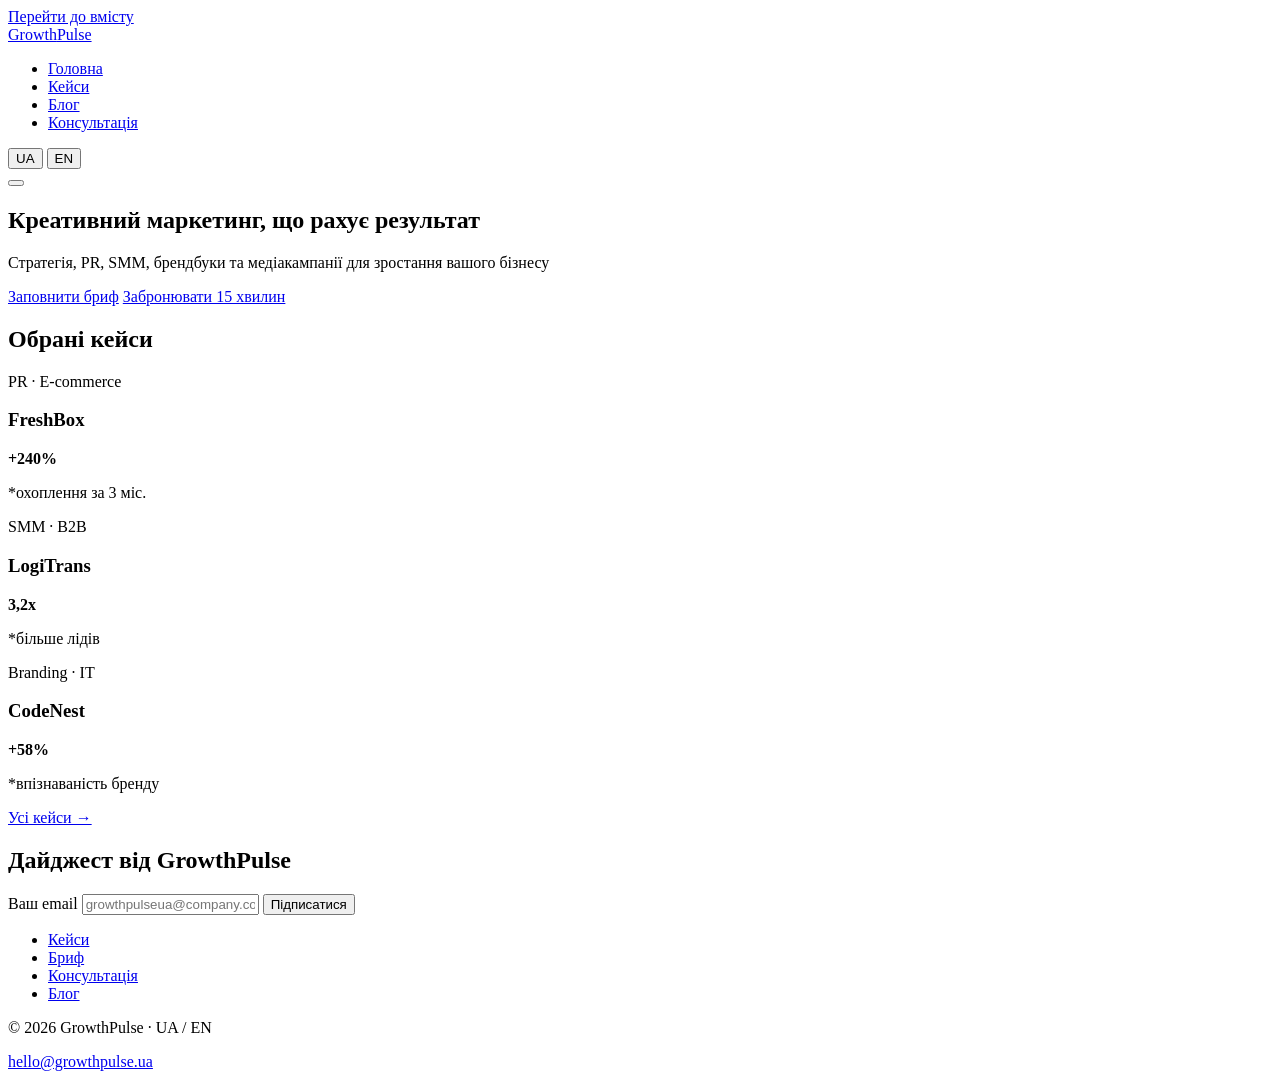
==== index.html @ c9058cbb "Add HTML pages and README" ====
<!DOCTYPE html>
<html lang="uk">
<head>
  <meta charset="utf-8">
  <meta name="viewport" content="width=device-width, initial-scale=1">
  <title>GrowthPulse — маркетингова агенція</title>
  <meta name="description" content="GrowthPulse — креативний маркетинг, що рахує результат: стратегія, PR, SMM, брендбуки та медіакампанії.">
  <link rel="preconnect" href="https://fonts.googleapis.com">
  <link rel="preconnect" href="https://fonts.gstatic.com" crossorigin>
  <link rel="stylesheet" href="https://fonts.googleapis.com/css2?family=Inter:ital,wght@0,400;0,500;0,600;0,700;0,900;1,400&amp;display=swap">
  <link rel="stylesheet" href="css/main.css">
  <script src="js/main.js" defer></script>
</head>
<body>
  <a class="skip-link" href="#main" data-en="Skip to content">Перейти до вмісту</a>

  <header class="site-header">
    <div class="container site-header__inner">
      <a class="logo" href="index.html" aria-label="GrowthPulse — на головну">Growth<span>Pulse</span></a>

      <nav class="site-nav" id="site-nav" aria-label="Головне меню">
        <ul class="site-nav__list">
          <li><a class="btn btn--primary btn--block" href="index.html" aria-current="page" data-en="Home">Головна</a></li>
          <li><a class="btn btn--primary btn--block" href="cases.html" data-en="Cases">Кейси</a></li>
          <li><a class="btn btn--primary btn--block" href="blog.html" data-en="Blog">Блог</a></li>
          <li><a class="btn btn--primary btn--block" href="consultation.html" data-en="Consultation">Консультація</a></li>
        </ul>
      </nav>

      <div class="site-header__actions">
        <div class="lang-switch" role="group" aria-label="Мова сайту">
          <button class="lang-switch__btn" type="button" data-lang="uk" aria-pressed="true">UA</button>
          <button class="lang-switch__btn" type="button" data-lang="en" aria-pressed="false">EN</button>
        </div>
        <button class="nav-toggle" type="button" aria-controls="site-nav" aria-expanded="false" aria-label="Відкрити меню">
          <span class="nav-toggle__bar"></span>
          <span class="nav-toggle__bar"></span>
          <span class="nav-toggle__bar"></span>
        </button>
      </div>
    </div>
  </header>

  <main id="main">
    <section class="hero" aria-labelledby="hero-title">
      <div class="container">
        <h1 class="hero__title" id="hero-title" data-en="Creative marketing that counts results">Креативний маркетинг, що рахує результат</h1>
        <p class="hero__lead" data-en="Strategy, PR, SMM, brand books and media campaigns to grow your business">Стратегія, PR, SMM, брендбуки та медіакампанії для зростання вашого бізнесу</p>
        <div class="btn-group">
          <a class="btn btn--primary btn--lg" href="brief.html" data-en="Fill in the brief">Заповнити бриф</a>
          <a class="btn btn--secondary btn--lg" href="consultation.html" data-en="Book 15 minutes">Забронювати 15 хвилин</a>
        </div>
      </div>
    </section>

    <section class="section section--tight-top" aria-labelledby="featured-title">
      <div class="container">
        <h2 class="section__title" id="featured-title" data-en="Featured cases">Обрані кейси</h2>
        <div class="grid-cards">
        <article class="card" data-category="pr">
          <div class="card__cover" aria-hidden="true"></div>
          <p class="card__meta">PR · E-commerce</p>
          <h3 class="card__title">FreshBox</h3>
          <p class="case-result">
            <strong class="case-result__value">+240%</strong>
          </p>
          <p class="case-result__label" data-en="*reach in 3 months">*охоплення за 3 міс.</p>
        </article>

        <article class="card" data-category="smm">
          <div class="card__cover" aria-hidden="true"></div>
          <p class="card__meta">SMM · B2B</p>
          <h3 class="card__title">LogiTrans</h3>
          <p class="case-result">
            <strong class="case-result__value">3,2x</strong>
          </p>
          <p class="case-result__label" data-en="*more leads">*більше лідів</p>
        </article>

        <article class="card" data-category="branding">
          <div class="card__cover" aria-hidden="true"></div>
          <p class="card__meta">Branding · IT</p>
          <h3 class="card__title">CodeNest</h3>
          <p class="case-result">
            <strong class="case-result__value">+58%</strong>
          </p>
          <p class="case-result__label" data-en="*brand awareness">*впізнаваність бренду</p>
        </article>
        </div>
        <a class="link-arrow" href="cases.html" data-en="All cases →">Усі кейси →</a>
      </div>
    </section>
  </main>

  <footer class="site-footer">
    <div class="container">
      <div class="site-footer__inner">
        <section aria-labelledby="digest-title">
          <h2 class="site-footer__title" id="digest-title" data-en="GrowthPulse digest">Дайджест від GrowthPulse</h2>
          <form class="subscribe-form" novalidate data-form="subscribe">
            <div class="subscribe">
              <label class="visually-hidden" for="subscribe-email">Ваш email</label>
              <input class="subscribe__input" id="subscribe-email" name="email" type="email" placeholder="growthpulseua@company.com" autocomplete="email" required>
              <button class="btn btn--primary" type="submit" data-en="Subscribe">Підписатися</button>
            </div>
            <p class="form-status" role="status" aria-live="polite"></p>
          </form>
        </section>

        <nav aria-label="Навігація у футері">
          <ul class="footer-links">
            <li><a href="cases.html" data-en="Cases">Кейси</a></li>
            <li><a href="brief.html" data-en="Brief">Бриф</a></li>
            <li><a href="consultation.html" data-en="Consultation">Консультація</a></li>
            <li><a href="blog.html" data-en="Blog">Блог</a></li>
          </ul>
        </nav>
      </div>

      <div class="site-footer__bottom">
        <p>© 2026 GrowthPulse · UA / EN</p>
        <p><a href="mailto:hello@growthpulse.ua">hello@growthpulse.ua</a></p>
      </div>
    </div>
  </footer>
</body>
</html>
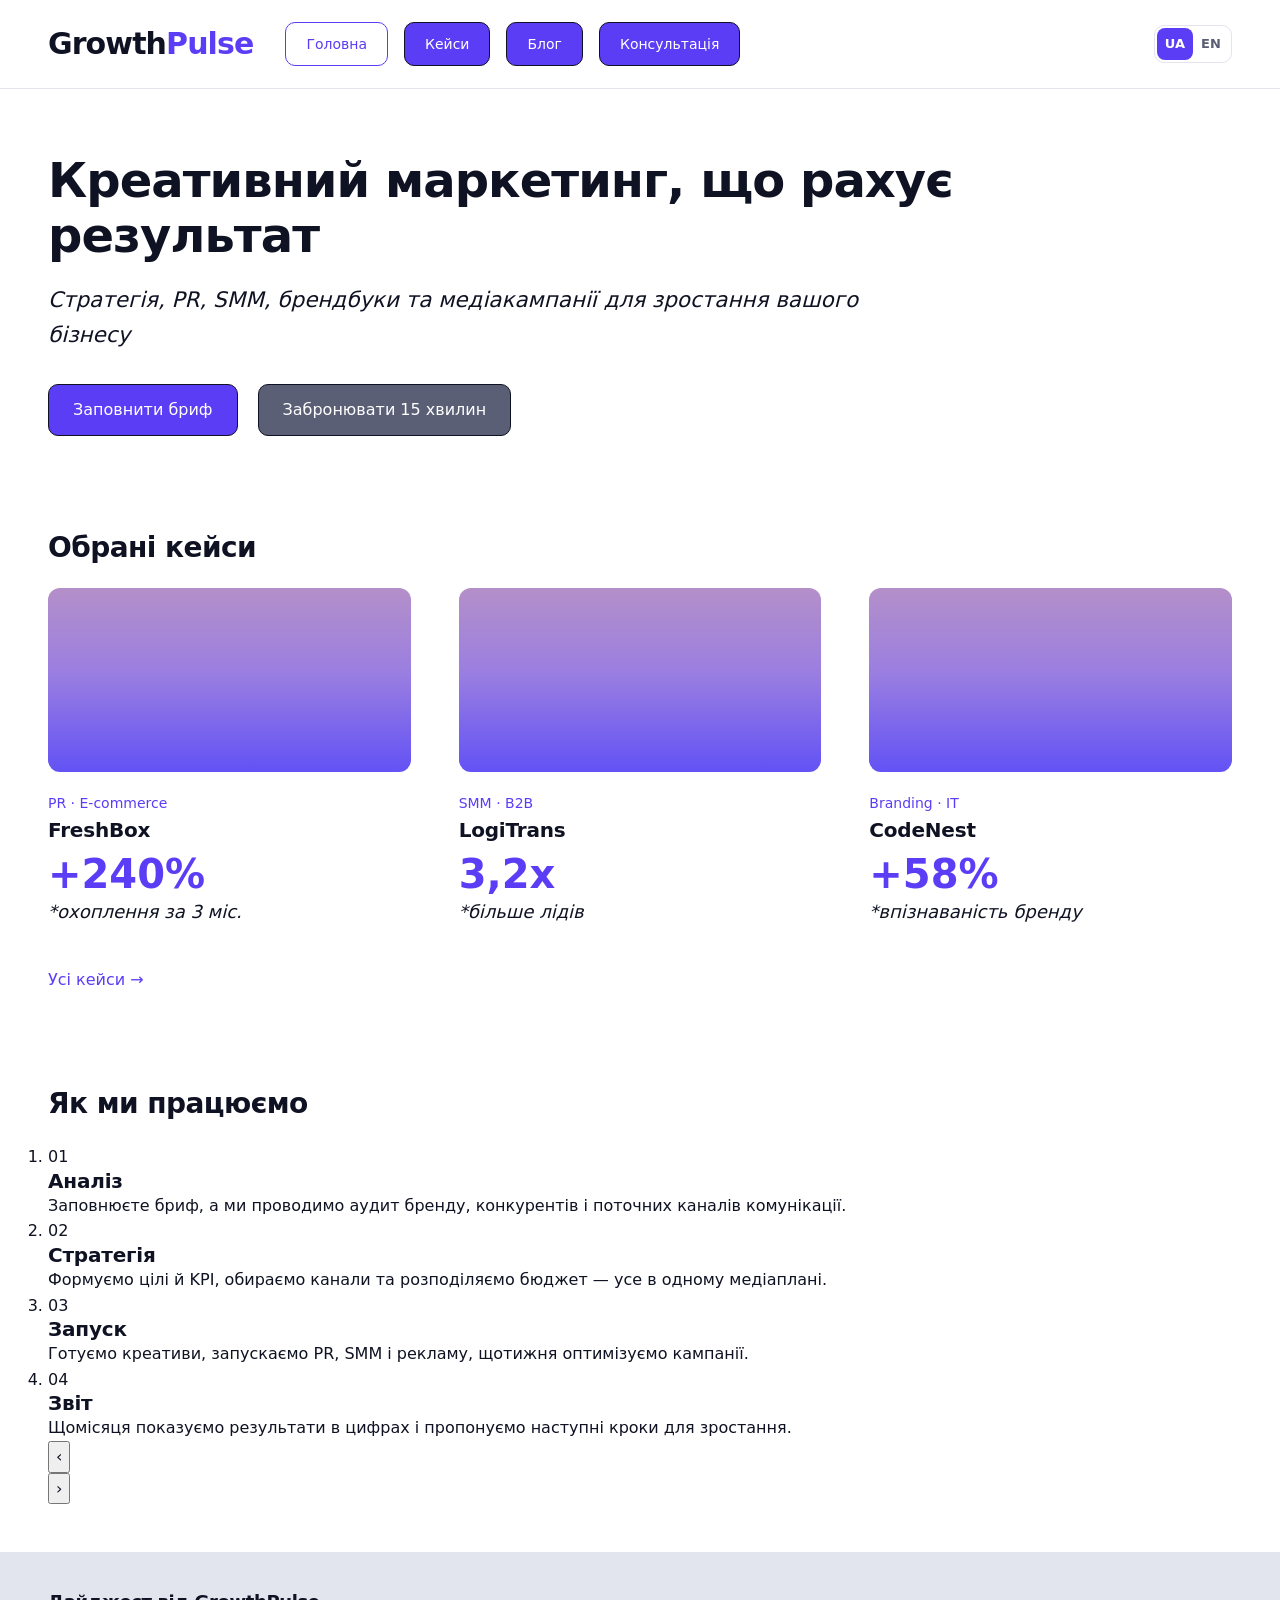
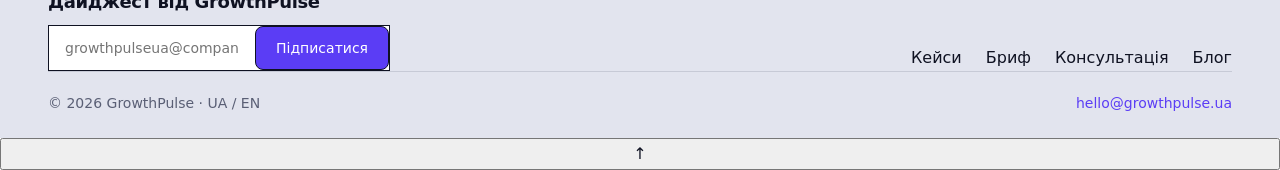
==== commit 74ca59fa: "PR4: update pages for JS components" ====
--- a/index.html
+++ b/index.html
@@ -1,5 +1,5 @@
 <!DOCTYPE html>
-<html lang="uk">
+<html lang="uk" class="no-js">
 <head>
   <meta charset="utf-8">
   <meta name="viewport" content="width=device-width, initial-scale=1">
@@ -9,9 +9,25 @@
   <link rel="preconnect" href="https://fonts.gstatic.com" crossorigin>
   <link rel="stylesheet" href="https://fonts.googleapis.com/css2?family=Inter:ital,wght@0,400;0,500;0,600;0,700;0,900;1,400&amp;display=swap">
   <link rel="stylesheet" href="css/main.css">
+  <!-- JavaScript: спершу ядро й дані, потім компоненти, сценарії сторінок і точка входу main.js -->
+  <script src="js/core/utils.js" defer></script>
+  <script src="js/core/validation.js" defer></script>
+  <script src="js/data/content.js" defer></script>
+  <script src="js/components/toast.js" defer></script>
+  <script src="js/components/modal.js" defer></script>
+  <script src="js/components/accordion.js" defer></script>
+  <script src="js/components/slider.js" defer></script>
+  <script src="js/components/tabs.js" defer></script>
+  <script src="js/features/navigation.js" defer></script>
+  <script src="js/features/language.js" defer></script>
+  <script src="js/features/cases.js" defer></script>
+  <script src="js/features/blog.js" defer></script>
+  <script src="js/features/brief.js" defer></script>
+  <script src="js/features/booking.js" defer></script>
+  <script src="js/features/subscribe.js" defer></script>
   <script src="js/main.js" defer></script>
 </head>
-<body>
+<body data-page="home">
   <a class="skip-link" href="#main" data-en="Skip to content">Перейти до вмісту</a>
 
   <header class="site-header">
@@ -41,7 +57,7 @@
     </div>
   </header>
 
-  <main id="main">
+  <main id="main" tabindex="-1">
     <section class="hero" aria-labelledby="hero-title">
       <div class="container">
         <h1 class="hero__title" id="hero-title" data-en="Creative marketing that counts results">Креативний маркетинг, що рахує результат</h1>
@@ -57,37 +73,67 @@
       <div class="container">
         <h2 class="section__title" id="featured-title" data-en="Featured cases">Обрані кейси</h2>
         <div class="grid-cards">
-        <article class="card" data-category="pr">
-          <div class="card__cover" aria-hidden="true"></div>
-          <p class="card__meta">PR · E-commerce</p>
-          <h3 class="card__title">FreshBox</h3>
-          <p class="case-result">
-            <strong class="case-result__value">+240%</strong>
-          </p>
-          <p class="case-result__label" data-en="*reach in 3 months">*охоплення за 3 міс.</p>
-        </article>
-
-        <article class="card" data-category="smm">
-          <div class="card__cover" aria-hidden="true"></div>
-          <p class="card__meta">SMM · B2B</p>
-          <h3 class="card__title">LogiTrans</h3>
-          <p class="case-result">
-            <strong class="case-result__value">3,2x</strong>
-          </p>
-          <p class="case-result__label" data-en="*more leads">*більше лідів</p>
-        </article>
-
-        <article class="card" data-category="branding">
-          <div class="card__cover" aria-hidden="true"></div>
-          <p class="card__meta">Branding · IT</p>
-          <h3 class="card__title">CodeNest</h3>
-          <p class="case-result">
-            <strong class="case-result__value">+58%</strong>
-          </p>
-          <p class="case-result__label" data-en="*brand awareness">*впізнаваність бренду</p>
-        </article>
+          <article class="card" data-category="pr">
+            <div class="card__cover" aria-hidden="true"></div>
+            <p class="card__meta">PR · E-commerce</p>
+            <h3 class="card__title"><a href="cases.html#freshbox">FreshBox</a></h3>
+            <p class="case-result"><strong class="case-result__value">+240%</strong></p>
+            <p class="case-result__label" data-en="*reach in 3 months">*охоплення за 3 міс.</p>
+          </article>
+          <article class="card" data-category="smm">
+            <div class="card__cover" aria-hidden="true"></div>
+            <p class="card__meta">SMM · B2B</p>
+            <h3 class="card__title"><a href="cases.html#logitrans">LogiTrans</a></h3>
+            <p class="case-result"><strong class="case-result__value">3,2x</strong></p>
+            <p class="case-result__label" data-en="*more leads">*більше лідів</p>
+          </article>
+          <article class="card" data-category="branding">
+            <div class="card__cover" aria-hidden="true"></div>
+            <p class="card__meta">Branding · IT</p>
+            <h3 class="card__title"><a href="cases.html#codenest">CodeNest</a></h3>
+            <p class="case-result"><strong class="case-result__value">+58%</strong></p>
+            <p class="case-result__label" data-en="*brand awareness">*впізнаваність бренду</p>
+          </article>
         </div>
         <a class="link-arrow" href="cases.html" data-en="All cases →">Усі кейси →</a>
+      </div>
+    </section>
+
+    <section class="section section--muted" aria-labelledby="process-title">
+      <div class="container">
+        <h2 class="section__title" id="process-title" data-en="How we work">Як ми працюємо</h2>
+        <div class="slider" id="process-slider" role="region" aria-roledescription="карусель" aria-label="Етапи роботи">
+          <div class="slider__viewport">
+            <ol class="slider__track" data-slider-track>
+              <li class="slide" data-slide>
+                <span class="slide__num">01</span>
+                <h3 class="slide__title">Аналіз</h3>
+                <p class="slide__text">Заповнюєте бриф, а ми проводимо аудит бренду, конкурентів і поточних каналів комунікації.</p>
+              </li>
+              <li class="slide" data-slide>
+                <span class="slide__num">02</span>
+                <h3 class="slide__title">Стратегія</h3>
+                <p class="slide__text">Формуємо цілі й KPI, обираємо канали та розподіляємо бюджет — усе в одному медіаплані.</p>
+              </li>
+              <li class="slide" data-slide>
+                <span class="slide__num">03</span>
+                <h3 class="slide__title">Запуск</h3>
+                <p class="slide__text">Готуємо креативи, запускаємо PR, SMM і рекламу, щотижня оптимізуємо кампанії.</p>
+              </li>
+              <li class="slide" data-slide>
+                <span class="slide__num">04</span>
+                <h3 class="slide__title">Звіт</h3>
+                <p class="slide__text">Щомісяця показуємо результати в цифрах і пропонуємо наступні кроки для зростання.</p>
+              </li>
+            </ol>
+          </div>
+          <div class="slider__controls">
+            <button class="slider__arrow" type="button" data-slider-prev aria-label="Попередній етап">‹</button>
+            <div class="slider__dots" data-slider-dots></div>
+            <button class="slider__arrow" type="button" data-slider-next aria-label="Наступний етап">›</button>
+          </div>
+          <p class="visually-hidden" data-slider-status aria-live="polite"></p>
+        </div>
       </div>
     </section>
   </main>
@@ -99,11 +145,11 @@
           <h2 class="site-footer__title" id="digest-title" data-en="GrowthPulse digest">Дайджест від GrowthPulse</h2>
           <form class="subscribe-form" novalidate data-form="subscribe">
             <div class="subscribe">
-              <label class="visually-hidden" for="subscribe-email">Ваш email</label>
-              <input class="subscribe__input" id="subscribe-email" name="email" type="email" placeholder="growthpulseua@company.com" autocomplete="email" required>
+              <label class="visually-hidden" for="subscribe-email">Email</label>
+              <input class="subscribe__input" id="subscribe-email" name="email" type="email" placeholder="growthpulseua@company.com" autocomplete="email" required aria-describedby="subscribe-email-error">
               <button class="btn btn--primary" type="submit" data-en="Subscribe">Підписатися</button>
             </div>
-            <p class="form-status" role="status" aria-live="polite"></p>
+            <p class="field__error" id="subscribe-email-error"></p>
           </form>
         </section>
 
@@ -123,5 +169,7 @@
       </div>
     </div>
   </footer>
+
+  <button class="to-top" type="button" aria-label="Повернутися нагору">↑</button>
 </body>
 </html>
--- a/css/main.css
+++ b/css/main.css
@@ -0,0 +1,10 @@
+/* =========================================================
+   main.css — точка підключення стилів.
+   Порядок важливий для каскаду: токени → база → макет →
+   компоненти → утиліти (утиліти мають «перемагати» останніми).
+   ========================================================= */
+@import url("tokens.css");
+@import url("base.css");
+@import url("layout.css");
+@import url("components.css");
+@import url("utilities.css");
